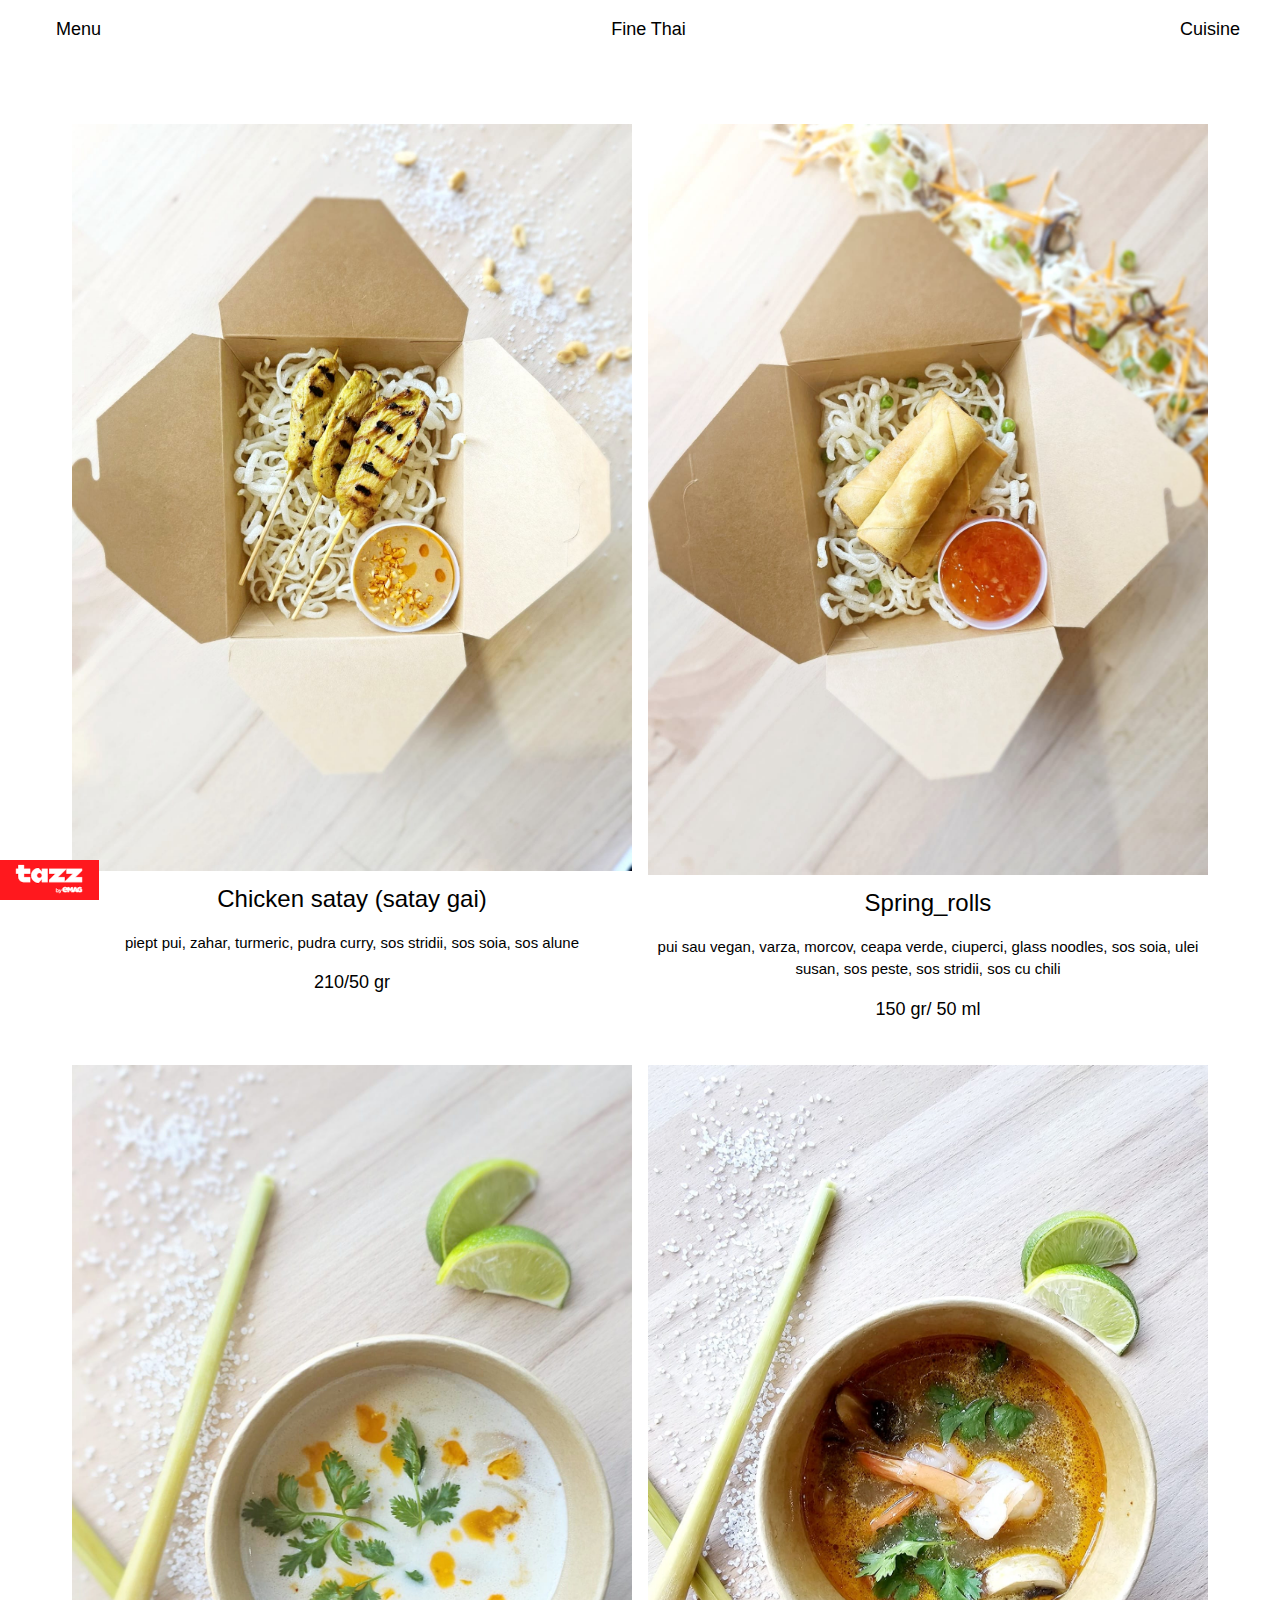
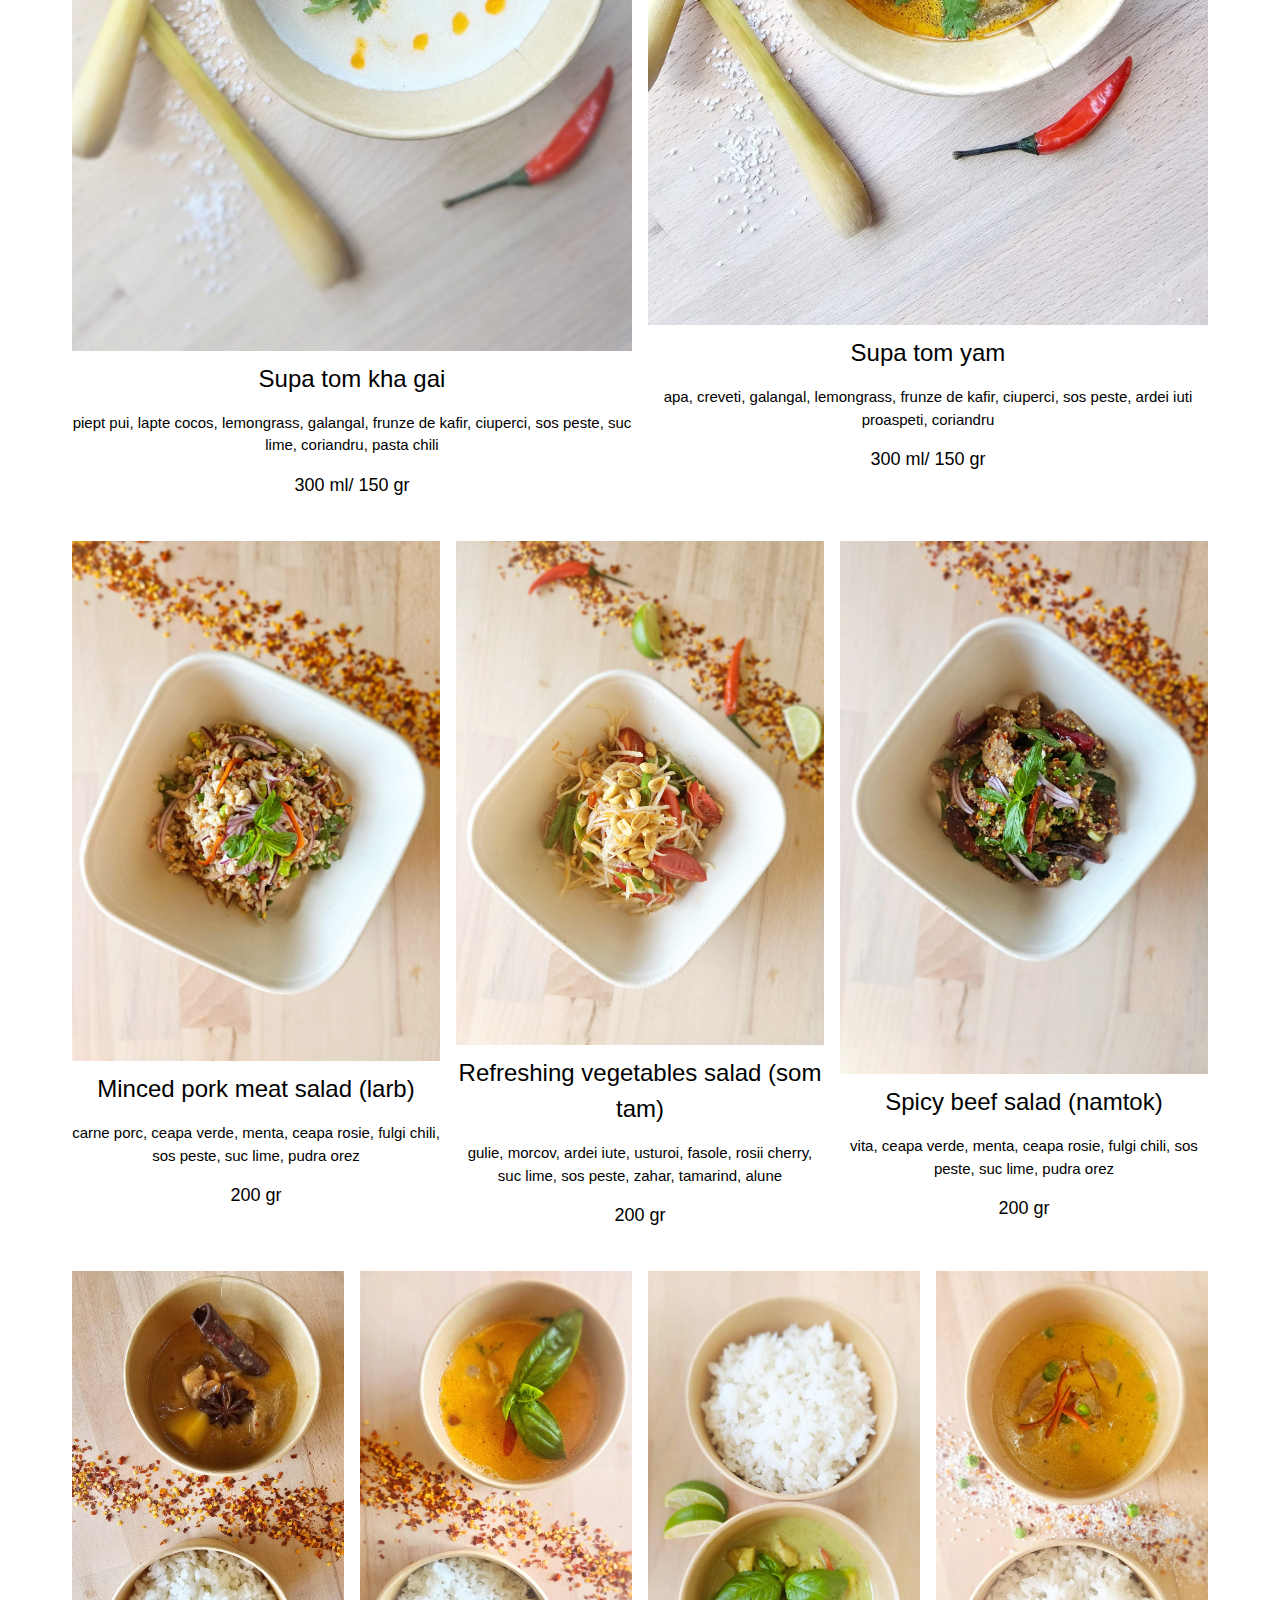
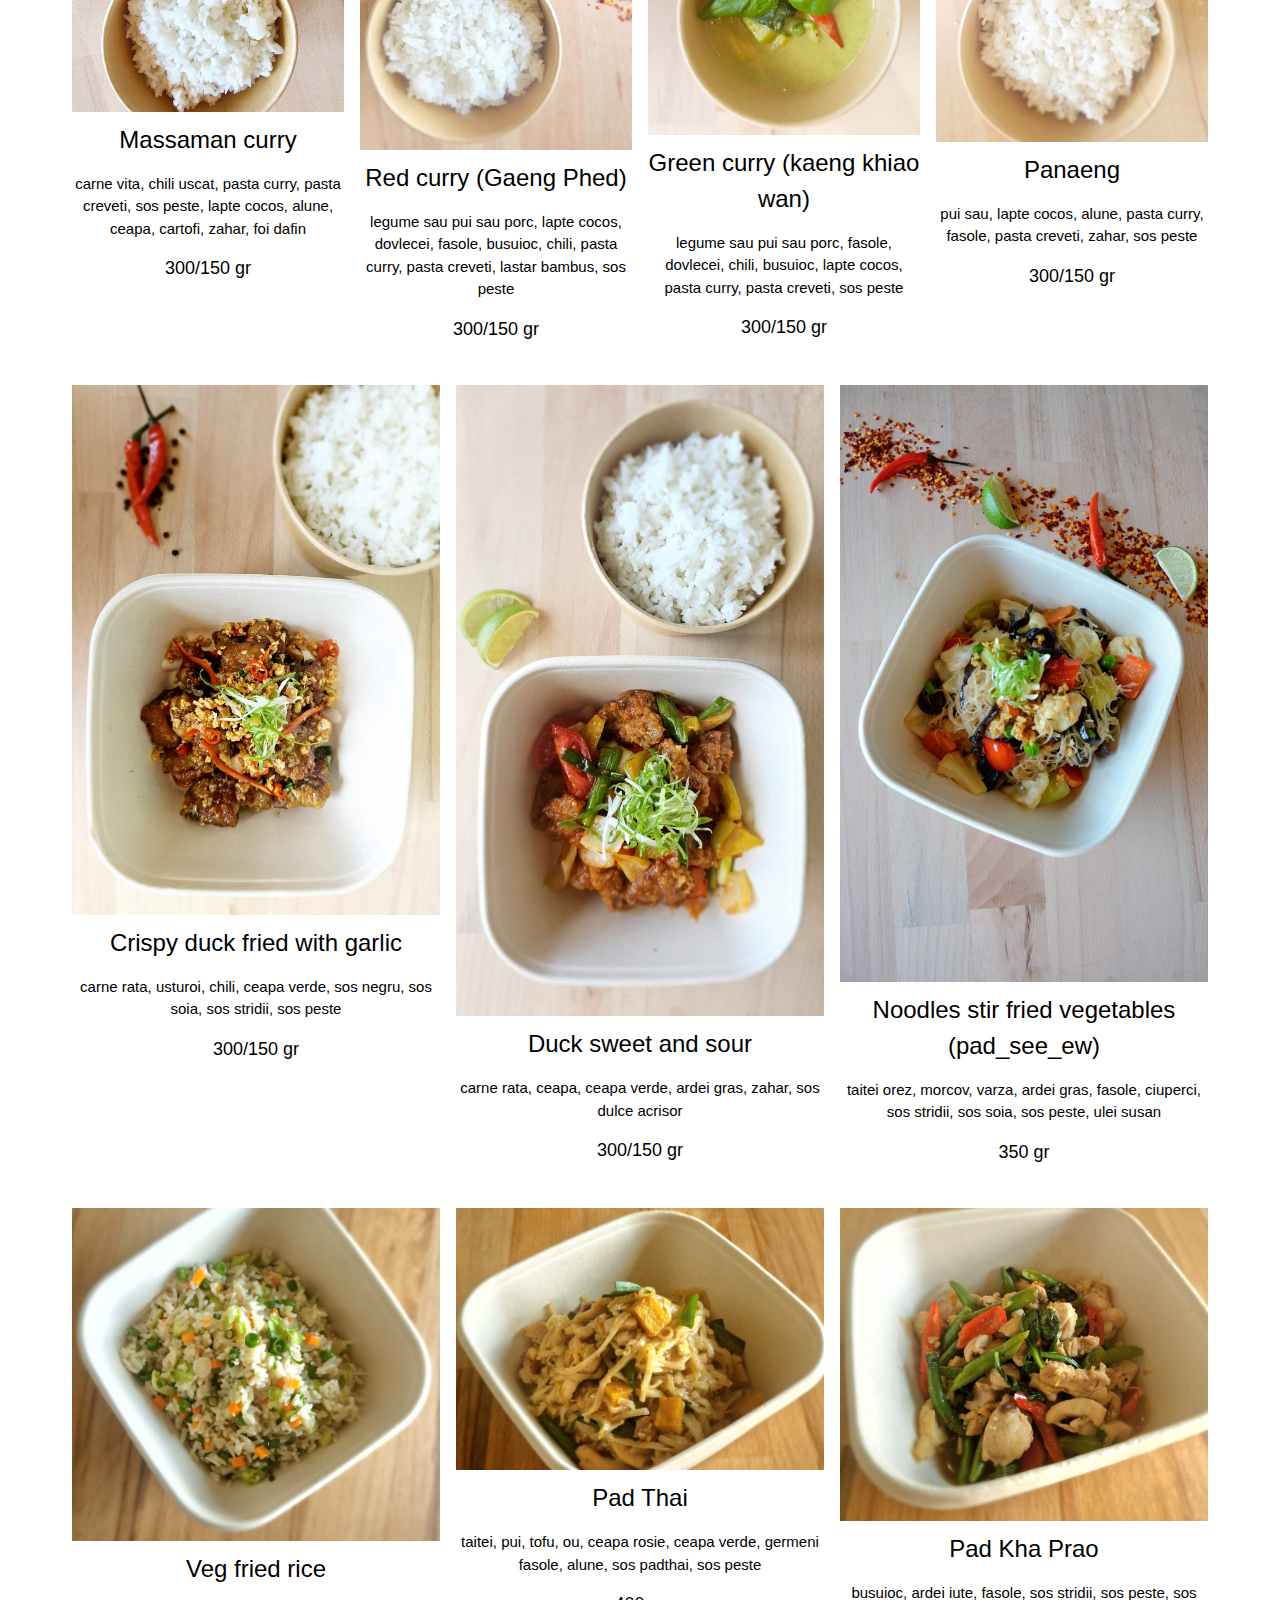
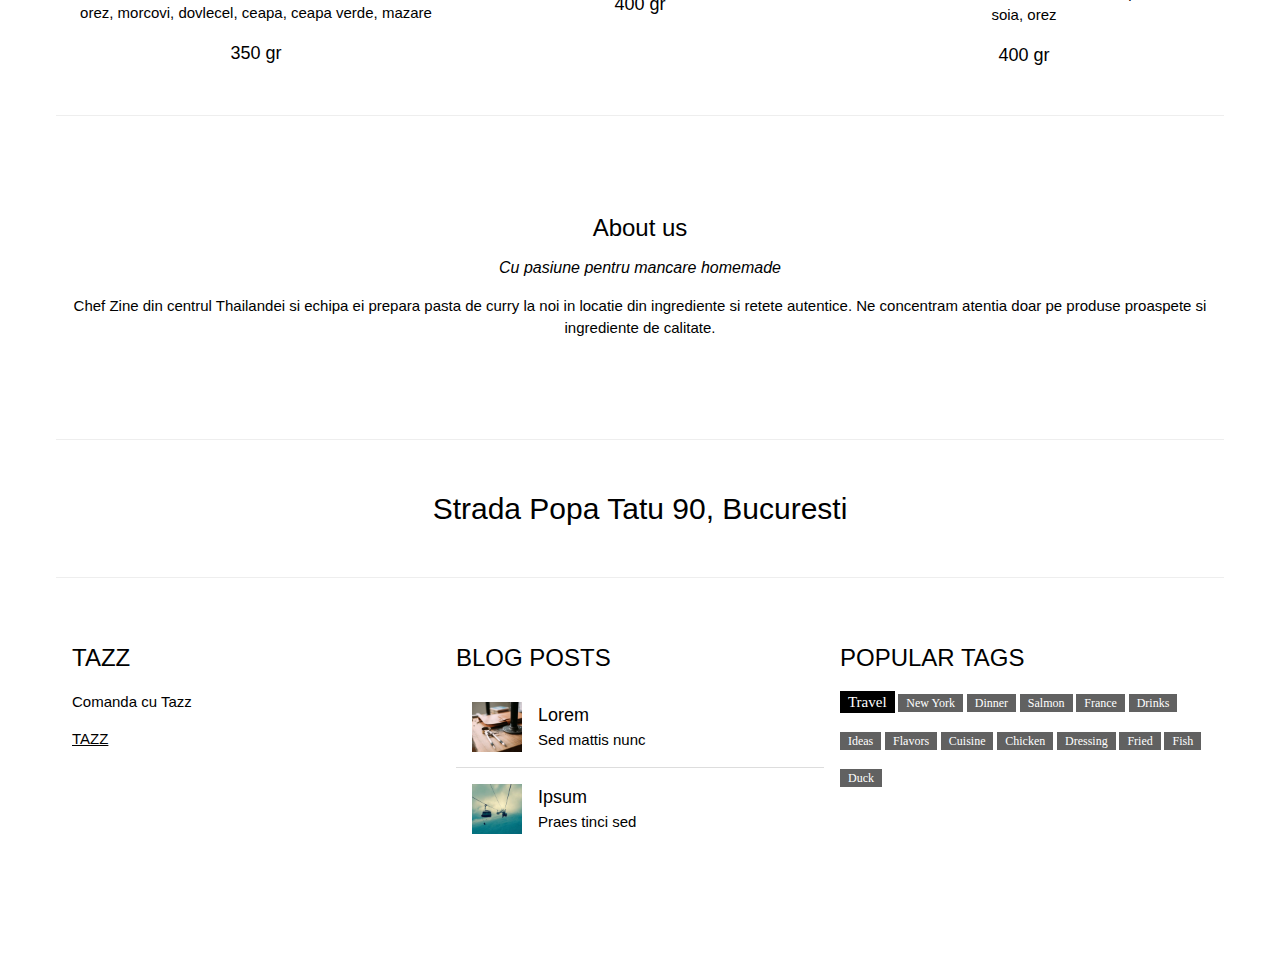
==== alergeni.html @ ef1eee31 "about us" ====
<!DOCTYPE html>
<html><head><meta http-equiv="Content-Type" content="text/html; charset=UTF-8">
<title>Fine Thai</title>

<meta name="viewport" content="width=device-width, initial-scale=1">
<link rel="stylesheet" href="./files/w3.css">
<link rel="stylesheet" href="./files/css">
<style>
body,h1,h2,h3,h4,h5,h6 {font-family: "Karma", sans-serif}
.w3-bar-block .w3-bar-item {padding:20px}
</style>
</head>
<body>

<!-- Sidebar (hidden by default) -->
<nav class="w3-sidebar w3-bar-block w3-card w3-top w3-large w3-animate-left" style="display:none;z-index:2;width:40%;min-width:300px" id="mySidebar">
  <a href="javascript:void(0)" onclick="w3_close()" class="w3-bar-item w3-button">Close Menu</a>
  <a href="#starters" onclick="w3_close()" class="w3-bar-item w3-button">Starters</a>
  <a href="#soups" onclick="w3_close()" class="w3-bar-item w3-button">Soups</a>
  <a href="#salads" onclick="w3_close()" class="w3-bar-item w3-button">Salads</a>      
  <a href="#curries" onclick="w3_close()" class="w3-bar-item w3-button">Curries</a>      
  <a href="#main_courses" onclick="w3_close()" class="w3-bar-item w3-button">Main courses</a>      
  <a href="#about" onclick="w3_close()" class="w3-bar-item w3-button">About</a>
  <a href="#contact" onclick="w3_close()" class="w3-bar-item w3-button">Contact</a>  
</nav>

<!-- Top menu -->
<div class="w3-top">
  <div class="w3-white w3-large" style="max-width:1200px;margin:auto">
    <div class="w3-button w3-padding-16 w3-left" onclick="w3_open()">Menu</div>
    <div class="w3-right w3-padding-16">Cuisine</div>
    <div class="w3-center w3-padding-16">Fine Thai</div>
  </div>
</div>
  
<!-- !PAGE CONTENT! -->
<div class="w3-main w3-content w3-padding" style="max-width:1200px;margin-top:100px">

  <!-- First Photo Grid-->
  <div class="w3-row-padding w3-padding-16 w3-center" id="starters">
    <div class="w3-half">
      <img src="./files/chicken_sotoy.jpeg" alt="Sandwich" style="width:100%">
      <h3>Chicken satay (satay gai)</h3>
      <p>piept pui, zahar, turmeric, pudra curry, sos stridii, sos soia, sos alune</p>
      <h5>210/50 gr</h5>
    </div>
    <div class="w3-half">
      <img src="./files/spring_rolls.jpeg" alt="Sandwich" style="width:100%">
      <h3>Spring_rolls</h3>
      <p>pui sau vegan, varza, morcov, ceapa verde, ciuperci, glass noodles, sos soia, ulei susan, sos peste, sos stridii, sos cu chili</p>
      <h5>150 gr/ 50 ml</h5>       
    </div>   
  </div>
  <!-- second Photo Grid-->
  <div class="w3-row-padding w3-padding-16 w3-center" id="soups">

    <div class="w3-half">
      <img src="./files/supa_tom_kha_gai.jpeg" alt="Croissant" style="width:100%">
      <h3>Supa tom kha gai</h3>
      <p>piept pui, lapte cocos, lemongrass, galangal, frunze de kafir, ciuperci, sos peste, suc lime, coriandru, pasta chili</p>
      <h5>300 ml/ 150 gr</h5>         
    </div>

    <div class="w3-half">
      <img src="./files/supa_tom_yam.jpeg" alt="Popsicle" style="width:100%">
      <h3>Supa tom yam</h3>
      <p>apa, creveti, galangal, lemongrass, frunze de kafir, ciuperci, sos peste, ardei iuti proaspeti, coriandru</p>
      <h5>300 ml/ 150 gr</h5>         
    </div>    
  </div>

  <!-- salate-->
  <div class="w3-row-padding w3-padding-16 w3-center" id="salads">

    <div class="w3-third">
      <img src="./files/larb_minced_pork_meat_salad.jpeg" alt="Popsicle" style="width:100%">
      <h3>Minced pork meat salad (larb)</h3>
      <p>carne porc, ceapa verde, menta, ceapa rosie, fulgi chili, sos peste, suc lime, pudra orez</p>
      <h5>200 gr</h5>       
    </div>

    <div class="w3-third">
      <img src="./files/refreshing_vegetables_salad.jpeg" alt="Popsicle" style="width:100%">
      <h3>Refreshing vegetables salad (som tam)</h3>
      <p>gulie, morcov, ardei iute, usturoi, fasole, rosii cherry, suc lime, sos peste, zahar, tamarind, alune</p>
      <h5>200 gr</h5>          
    </div>  

  <div class="w3-third">
    <img src="./files/spicy_beef_salad_namtok.jpeg" alt="Salmon" style="width:100%">
    <h3>Spicy beef salad (namtok)</h3>
    <p>vita, ceapa verde, menta, ceapa rosie, fulgi chili, sos peste, suc lime, pudra orez</p>
    <h5>200 gr</h5>         
  </div>

</div>


    <div class="w3-row-padding w3-padding-16 w3-center" id="curries">

      <div class="w3-quarter">
        <img src="./files/massaman_curry.jpeg" alt="Salmon" style="width:100%">
        <h3>Massaman curry</h3>
        <p>carne vita, chili uscat, pasta curry, pasta creveti, sos peste, lapte cocos, alune, ceapa, cartofi, zahar, foi dafin</p>
        <h5>300/150 gr</h5>    
      </div>

      <div class="w3-quarter">
        <img src="./files/red_curry.jpeg" alt="Croissant" style="width:100%">
        <h3>Red curry (Gaeng Phed)</h3>
        <p>legume sau pui sau porc, lapte cocos, dovlecei, fasole, busuioc, chili, pasta curry, pasta creveti, lastar bambus, sos peste</p>
        <h5>300/150 gr</h5>        
      </div>


    <div class="w3-quarter">
      <img src="./files/green_curry.jpeg" alt="Pasta and Wine" style="width:100%">
      <h3>Green curry (kaeng khiao wan)</h3>
      <p>legume sau pui sau porc, fasole, dovlecei, chili, busuioc, lapte cocos, pasta curry, pasta creveti, sos peste</p>
      <h5>300/150 gr</h5>      
    </div>

    <div class="w3-quarter">
      <img src="./files/w_panaeng.jpeg" alt="Salmon" style="width:100%">
      <h3>Panaeng</h3>
      <p>pui sau, lapte cocos, alune, pasta curry, fasole, pasta creveti, zahar, sos peste</p>
      <h5>300/150 gr</h5>           
    </div>

  </div>

  <!-- third Photo Grid-->
  <div class="w3-row-padding w3-padding-16 w3-center" id="main_courses">
    <div class="w3-third">
      <img src="./files/crispy_duck_fried_garlic.jpeg" alt="Steak" style="width:100%">
      <h3>Crispy duck fried with garlic</h3>
      <p>carne rata, usturoi, chili, ceapa verde, sos negru, sos soia, sos stridii, sos peste</p>
      <h5>300/150 gr</h5>
    </div>
    <div class="w3-third">
      <img src="./files/duck_sweet_and_sour.jpeg" alt="Cherries" style="width:100%">
      <h3>Duck sweet and sour</h3>
      <p>carne rata, ceapa, ceapa verde, ardei gras, zahar, sos dulce acrisor</p>
      <h5>300/150 gr</h5>      
    </div>

    <div class="w3-third">
      <img src="./files/noodles_stir_fried_vegetables_pad_see_ew.jpeg" alt="Sandwich" style="width:100%">
      <h3>Noodles stir fried vegetables (pad_see_ew)</h3>
      <p>taitei orez, morcov, varza, ardei gras, fasole, ciuperci, sos stridii, sos soia, sos peste, ulei susan</p>
      <h5>350 gr</h5>        
    </div>
  </div>

  <div class="w3-row-padding w3-padding-16 w3-center" id="main_courses2">
    <div class="w3-third">
      <img src="./files/veg_fried_rice.jpeg" alt="Steak" style="width:100%">
      <h3>Veg fried rice</h3>
      <p>orez, morcovi, dovlecel, ceapa, ceapa verde, mazare</p>
      <h5>350 gr</h5>
    </div>
    <div class="w3-third">
      <img src="./files/pad_thai.jpeg" alt="Cherries" style="width:100%">
      <h3>Pad Thai</h3>
      <p>taitei, pui, tofu, ou, ceapa rosie, ceapa verde, germeni fasole, alune, sos padthai, sos peste</p>
      <h5>400 gr</h5>      
    </div>
    <div class="w3-third">
      <img src="./files/pad_kha_prao.jpeg" alt="Sandwich" style="width:100%">
      <h3>Pad Kha Prao</h3>
      <p>busuioc, ardei iute, fasole, sos stridii, sos peste, sos soia, orez</p>
      <h5>400 gr</h5>        
    </div>
  </div>

  <!-- Pagination 
  <div class="w3-center w3-padding-32">
    <div class="w3-bar">
      <a href="https://www.w3schools.com/w3css/tryw3css_templates_food_blog.htm#" class="w3-bar-item w3-button w3-hover-black">«</a>
      <a href="https://www.w3schools.com/w3css/tryw3css_templates_food_blog.htm#" class="w3-bar-item w3-black w3-button">1</a>
      <a href="https://www.w3schools.com/w3css/tryw3css_templates_food_blog.htm#" class="w3-bar-item w3-button w3-hover-black">2</a>
      <a href="https://www.w3schools.com/w3css/tryw3css_templates_food_blog.htm#" class="w3-bar-item w3-button w3-hover-black">3</a>
      <a href="https://www.w3schools.com/w3css/tryw3css_templates_food_blog.htm#" class="w3-bar-item w3-button w3-hover-black">4</a>
      <a href="https://www.w3schools.com/w3css/tryw3css_templates_food_blog.htm#" class="w3-bar-item w3-button w3-hover-black">»</a>
    </div>
  </div>-->
  
  <hr id="about">

  <!-- About Section -->
  <div class="w3-container w3-padding-32 w3-center">  
    <!--<img src="./files/chef.jpg" alt="Me" class="w3-image" style="display:block;margin:auto" width="800" height="533">-->
    <div class="w3-padding-32">
      <!--<h4><b></b></h4>-->
      <h3>About us</h3>
      <h6><i>Cu pasiune pentru mancare homemade</i></h6>
      <p>Chef Zine din centrul Thailandei si echipa ei prepara pasta de curry la noi in locatie din ingrediente si retete autentice. Ne concentram atentia doar pe produse proaspete si ingrediente de calitate.</p>
    </div>
  </div>

  <hr>
  <div class="w3-center w3-padding-16"><h2>Strada Popa Tatu 90, Bucuresti</h2></div>    
  <hr id="contact">
  <!-- Footer -->
  <footer class="w3-row-padding w3-padding-32">
    <div class="w3-third">
      <h3>TAZZ</h3>
      <p>Comanda cu Tazz</p>
      <p><a href="https://tazz.ro/bucuresti/fine-thai/23077/restaurant" target="_blank">TAZZ</a></p>
    </div>
  
    <div class="w3-third">
      <h3>BLOG POSTS</h3>
      <ul class="w3-ul w3-hoverable">
        <li class="w3-padding-16">
          <img src="./files/workshop.jpg" class="w3-left w3-margin-right" style="width:50px">
          <span class="w3-large">Lorem</span><br>
          <span>Sed mattis nunc</span>
        </li>
        <li class="w3-padding-16">
          <img src="./files/gondol.jpg" class="w3-left w3-margin-right" style="width:50px">
          <span class="w3-large">Ipsum</span><br>
          <span>Praes tinci sed</span>
        </li> 
      </ul>
    </div>

    <div class="w3-third w3-serif">
      <h3>POPULAR TAGS</h3>
      <p>
        <span class="w3-tag w3-black w3-margin-bottom">Travel</span> <span class="w3-tag w3-dark-grey w3-small w3-margin-bottom">New York</span> <span class="w3-tag w3-dark-grey w3-small w3-margin-bottom">Dinner</span>
        <span class="w3-tag w3-dark-grey w3-small w3-margin-bottom">Salmon</span> <span class="w3-tag w3-dark-grey w3-small w3-margin-bottom">France</span> <span class="w3-tag w3-dark-grey w3-small w3-margin-bottom">Drinks</span>
        <span class="w3-tag w3-dark-grey w3-small w3-margin-bottom">Ideas</span> <span class="w3-tag w3-dark-grey w3-small w3-margin-bottom">Flavors</span> <span class="w3-tag w3-dark-grey w3-small w3-margin-bottom">Cuisine</span>
        <span class="w3-tag w3-dark-grey w3-small w3-margin-bottom">Chicken</span> <span class="w3-tag w3-dark-grey w3-small w3-margin-bottom">Dressing</span> <span class="w3-tag w3-dark-grey w3-small w3-margin-bottom">Fried</span>
        <span class="w3-tag w3-dark-grey w3-small w3-margin-bottom">Fish</span> <span class="w3-tag w3-dark-grey w3-small w3-margin-bottom">Duck</span>
      </p>
    </div>
  </footer>

<!-- End page content -->
</div>

<script>
// Script to open and close sidebar
function w3_open() {
  document.getElementById("mySidebar").style.display = "block";
}
 
function w3_close() {
  document.getElementById("mySidebar").style.display = "none";
}
</script>

    <div id="sticky">
  <!--    <h3>TAZZ</h3>
      <p>Comanda cu Tazz</p>-->
      <p><a href="https://tazz.ro/bucuresti/fine-thai/23077/restaurant" target="_blank"><img src="./files/tazz.png"></a></p>
    </div>

</body></html>
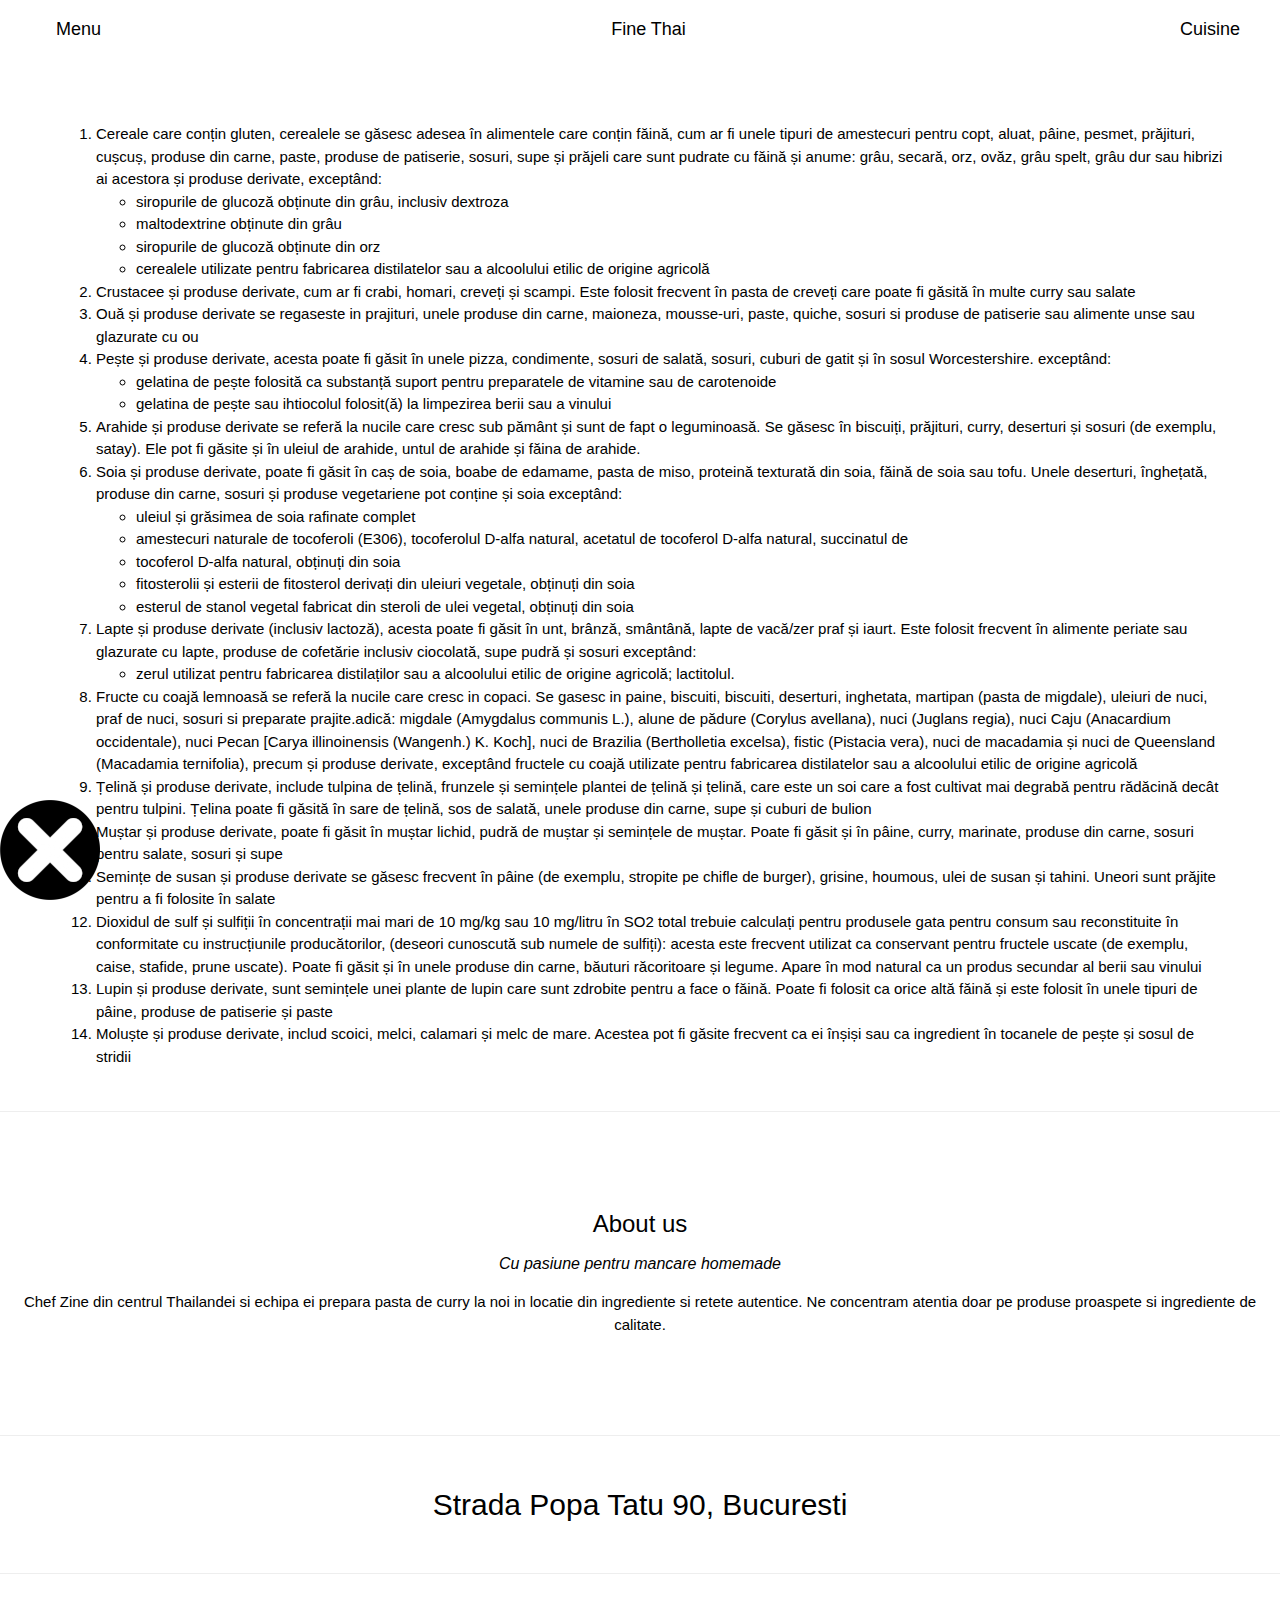
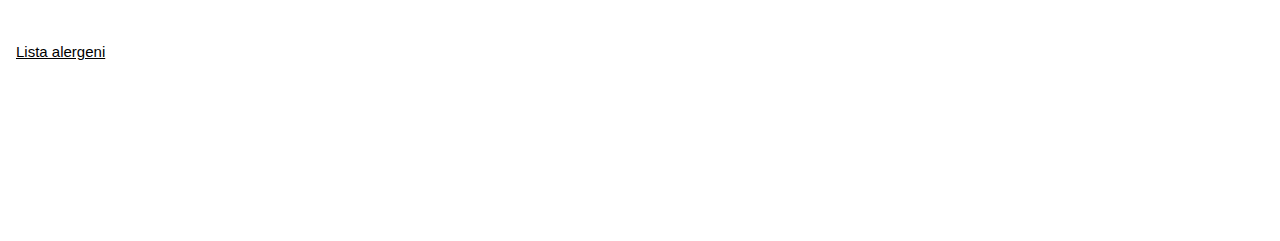
==== commit 505dc525: "alergeni" ====
--- a/alergeni.html
+++ b/alergeni.html
@@ -35,142 +35,57 @@
   
 <!-- !PAGE CONTENT! -->
 <div class="w3-main w3-content w3-padding" style="max-width:1200px;margin-top:100px">
+  <ol type="1">
+    <li> Cereale care conțin gluten, cerealele se găsesc adesea în alimentele care conțin făină, cum ar fi unele tipuri de amestecuri pentru copt, aluat, pâine, pesmet, prăjituri, cușcuș, produse din carne, paste, produse de patiserie, sosuri, supe și prăjeli care sunt pudrate cu făină și anume: grâu, secară, orz, ovăz, grâu spelt, grâu dur sau hibrizi ai acestora și produse derivate, exceptând:
+      <ul>
+        <li>siropurile de glucoză obținute din grâu, inclusiv dextroza </li>
+        <li>maltodextrine obținute din grâu</li>
+        <li>siropurile de glucoză obținute din orz</li>
+        <li>cerealele utilizate pentru fabricarea distilatelor sau a alcoolului etilic de origine agricolă</li>
+      </ul>
+    </li> 
 
-  <!-- First Photo Grid-->
-  <div class="w3-row-padding w3-padding-16 w3-center" id="starters">
-    <div class="w3-half">
-      <img src="./files/chicken_sotoy.jpeg" alt="Sandwich" style="width:100%">
-      <h3>Chicken satay (satay gai)</h3>
-      <p>piept pui, zahar, turmeric, pudra curry, sos stridii, sos soia, sos alune</p>
-      <h5>210/50 gr</h5>
-    </div>
-    <div class="w3-half">
-      <img src="./files/spring_rolls.jpeg" alt="Sandwich" style="width:100%">
-      <h3>Spring_rolls</h3>
-      <p>pui sau vegan, varza, morcov, ceapa verde, ciuperci, glass noodles, sos soia, ulei susan, sos peste, sos stridii, sos cu chili</p>
-      <h5>150 gr/ 50 ml</h5>       
-    </div>   
-  </div>
-  <!-- second Photo Grid-->
-  <div class="w3-row-padding w3-padding-16 w3-center" id="soups">
+    <li>Crustacee și produse derivate, cum ar fi crabi, homari, creveți și scampi. Este folosit frecvent în pasta de creveți care poate fi găsită în multe curry sau salate</li>
+  
+    <li>Ouă și produse derivate se regaseste in prajituri, unele produse din carne, maioneza, mousse-uri, paste, quiche, sosuri si produse de patiserie sau alimente unse sau glazurate cu ou</li>
+  
+    <li>Pește și produse derivate, acesta poate fi găsit în unele pizza, condimente, sosuri de salată, sosuri, cuburi de gatit și în sosul Worcestershire. exceptând:
+      <ul>
+        <li>gelatina de pește folosită ca substanță suport pentru preparatele de vitamine sau de carotenoide</li>
+        <li>gelatina de pește sau ihtiocolul folosit(ă) la limpezirea berii sau a vinului</li>
+      </ul>
+    </li>
+    
+    <li> Arahide și produse derivate se referă la nucile care cresc sub pământ și sunt de fapt o leguminoasă. Se găsesc în biscuiți, prăjituri, curry, deserturi și sosuri (de exemplu, satay). Ele pot fi găsite și în uleiul de arahide, untul de arahide și făina de arahide.</li>
+  
+    <li>Soia și produse derivate, poate fi găsit în caș de soia, boabe de edamame, pasta de miso, proteină texturată din soia, făină de soia sau tofu. Unele deserturi, înghețată, produse din carne, sosuri și produse vegetariene pot conține și soia exceptând:
+      <ul>
+        <li>uleiul și grăsimea de soia rafinate complet</li>
+        <li>amestecuri naturale de tocoferoli (E306), tocoferolul D-alfa natural, acetatul de tocoferol D-alfa natural, succinatul de <li>tocoferol D-alfa natural, obținuți din soia</li>
+        <li>fitosterolii și esterii de fitosterol derivați din uleiuri vegetale, obținuți din soia</li>
+        <li>esterul de stanol vegetal fabricat din steroli de ulei vegetal, obținuți din soia</li>
+      </ul>
+    </li>
+    <li>Lapte și produse derivate (inclusiv lactoză), acesta poate fi găsit în unt, brânză, smântână, lapte de vacă/zer praf și iaurt. Este folosit frecvent în alimente periate sau glazurate cu lapte, produse de cofetărie inclusiv ciocolată, supe pudră și sosuri exceptând:
+      <ul>
+        <li>zerul utilizat pentru fabricarea distilaților sau a alcoolului etilic de origine agricolă;
+  lactitolul.</li>
+      </ul>
+    </li>
+    <li>Fructe cu coajă lemnoasă se referă la nucile care cresc in copaci. Se gasesc in paine, biscuiti, biscuiti, deserturi, inghetata, martipan (pasta de migdale), uleiuri de nuci, praf de nuci, sosuri si preparate prajite.adică: migdale (Amygdalus communis L.), alune de pădure (Corylus avellana), nuci (Juglans regia), nuci Caju (Anacardium occidentale), nuci Pecan [Carya illinoinensis (Wangenh.) K. Koch], nuci de Brazilia (Bertholletia excelsa), fistic (Pistacia vera), nuci de macadamia și nuci de Queensland (Macadamia ternifolia), precum și produse derivate, exceptând fructele cu coajă utilizate pentru fabricarea distilatelor sau a alcoolului etilic de origine agricolă</li>
+  
+    <li>Țelină și produse derivate, include tulpina de țelină, frunzele și semințele plantei de țelină și țelină, care este un soi care a fost cultivat mai degrabă pentru rădăcină decât pentru tulpini. Țelina poate fi găsită în sare de țelină, sos de salată, unele produse din carne, supe și cuburi de bulion</li>
+  
+    <li>Muștar și produse derivate, poate fi găsit în muștar lichid, pudră de muștar și semințele de muștar. Poate fi găsit și în pâine, curry, marinate, produse din carne, sosuri pentru salate, sosuri și supe</li>
+  
+    <li>Semințe de susan și produse derivate se găsesc frecvent în pâine (de exemplu, stropite pe chifle de burger), grisine, houmous, ulei de susan și tahini. Uneori sunt prăjite pentru a fi folosite în salate</li>
+  
+    <li>Dioxidul de sulf și sulfiții în concentrații mai mari de 10 mg/kg sau 10 mg/litru în SO2 total trebuie calculați pentru produsele gata pentru consum sau reconstituite în conformitate cu instrucțiunile producătorilor, (deseori cunoscută sub numele de sulfiți): acesta este frecvent utilizat ca conservant pentru fructele uscate (de exemplu, caise, stafide, prune uscate). Poate fi găsit și în unele produse din carne, băuturi răcoritoare și legume. Apare în mod natural ca un produs secundar al berii sau vinului</li>
+  
+    <li>Lupin și produse derivate, sunt semințele unei plante de lupin care sunt zdrobite pentru a face o făină. Poate fi folosit ca orice altă făină și este folosit în unele tipuri de pâine, produse de patiserie și paste</li>
+  
+   <li>Moluște și produse derivate, includ scoici, melci, calamari și melc de mare. Acestea pot fi găsite frecvent ca ei înșiși sau ca ingredient în tocanele de pește și sosul de stridii</li>
 
-    <div class="w3-half">
-      <img src="./files/supa_tom_kha_gai.jpeg" alt="Croissant" style="width:100%">
-      <h3>Supa tom kha gai</h3>
-      <p>piept pui, lapte cocos, lemongrass, galangal, frunze de kafir, ciuperci, sos peste, suc lime, coriandru, pasta chili</p>
-      <h5>300 ml/ 150 gr</h5>         
-    </div>
-
-    <div class="w3-half">
-      <img src="./files/supa_tom_yam.jpeg" alt="Popsicle" style="width:100%">
-      <h3>Supa tom yam</h3>
-      <p>apa, creveti, galangal, lemongrass, frunze de kafir, ciuperci, sos peste, ardei iuti proaspeti, coriandru</p>
-      <h5>300 ml/ 150 gr</h5>         
-    </div>    
-  </div>
-
-  <!-- salate-->
-  <div class="w3-row-padding w3-padding-16 w3-center" id="salads">
-
-    <div class="w3-third">
-      <img src="./files/larb_minced_pork_meat_salad.jpeg" alt="Popsicle" style="width:100%">
-      <h3>Minced pork meat salad (larb)</h3>
-      <p>carne porc, ceapa verde, menta, ceapa rosie, fulgi chili, sos peste, suc lime, pudra orez</p>
-      <h5>200 gr</h5>       
-    </div>
-
-    <div class="w3-third">
-      <img src="./files/refreshing_vegetables_salad.jpeg" alt="Popsicle" style="width:100%">
-      <h3>Refreshing vegetables salad (som tam)</h3>
-      <p>gulie, morcov, ardei iute, usturoi, fasole, rosii cherry, suc lime, sos peste, zahar, tamarind, alune</p>
-      <h5>200 gr</h5>          
-    </div>  
-
-  <div class="w3-third">
-    <img src="./files/spicy_beef_salad_namtok.jpeg" alt="Salmon" style="width:100%">
-    <h3>Spicy beef salad (namtok)</h3>
-    <p>vita, ceapa verde, menta, ceapa rosie, fulgi chili, sos peste, suc lime, pudra orez</p>
-    <h5>200 gr</h5>         
-  </div>
-
-</div>
-
-
-    <div class="w3-row-padding w3-padding-16 w3-center" id="curries">
-
-      <div class="w3-quarter">
-        <img src="./files/massaman_curry.jpeg" alt="Salmon" style="width:100%">
-        <h3>Massaman curry</h3>
-        <p>carne vita, chili uscat, pasta curry, pasta creveti, sos peste, lapte cocos, alune, ceapa, cartofi, zahar, foi dafin</p>
-        <h5>300/150 gr</h5>    
-      </div>
-
-      <div class="w3-quarter">
-        <img src="./files/red_curry.jpeg" alt="Croissant" style="width:100%">
-        <h3>Red curry (Gaeng Phed)</h3>
-        <p>legume sau pui sau porc, lapte cocos, dovlecei, fasole, busuioc, chili, pasta curry, pasta creveti, lastar bambus, sos peste</p>
-        <h5>300/150 gr</h5>        
-      </div>
-
-
-    <div class="w3-quarter">
-      <img src="./files/green_curry.jpeg" alt="Pasta and Wine" style="width:100%">
-      <h3>Green curry (kaeng khiao wan)</h3>
-      <p>legume sau pui sau porc, fasole, dovlecei, chili, busuioc, lapte cocos, pasta curry, pasta creveti, sos peste</p>
-      <h5>300/150 gr</h5>      
-    </div>
-
-    <div class="w3-quarter">
-      <img src="./files/w_panaeng.jpeg" alt="Salmon" style="width:100%">
-      <h3>Panaeng</h3>
-      <p>pui sau, lapte cocos, alune, pasta curry, fasole, pasta creveti, zahar, sos peste</p>
-      <h5>300/150 gr</h5>           
-    </div>
-
-  </div>
-
-  <!-- third Photo Grid-->
-  <div class="w3-row-padding w3-padding-16 w3-center" id="main_courses">
-    <div class="w3-third">
-      <img src="./files/crispy_duck_fried_garlic.jpeg" alt="Steak" style="width:100%">
-      <h3>Crispy duck fried with garlic</h3>
-      <p>carne rata, usturoi, chili, ceapa verde, sos negru, sos soia, sos stridii, sos peste</p>
-      <h5>300/150 gr</h5>
-    </div>
-    <div class="w3-third">
-      <img src="./files/duck_sweet_and_sour.jpeg" alt="Cherries" style="width:100%">
-      <h3>Duck sweet and sour</h3>
-      <p>carne rata, ceapa, ceapa verde, ardei gras, zahar, sos dulce acrisor</p>
-      <h5>300/150 gr</h5>      
-    </div>
-
-    <div class="w3-third">
-      <img src="./files/noodles_stir_fried_vegetables_pad_see_ew.jpeg" alt="Sandwich" style="width:100%">
-      <h3>Noodles stir fried vegetables (pad_see_ew)</h3>
-      <p>taitei orez, morcov, varza, ardei gras, fasole, ciuperci, sos stridii, sos soia, sos peste, ulei susan</p>
-      <h5>350 gr</h5>        
-    </div>
-  </div>
-
-  <div class="w3-row-padding w3-padding-16 w3-center" id="main_courses2">
-    <div class="w3-third">
-      <img src="./files/veg_fried_rice.jpeg" alt="Steak" style="width:100%">
-      <h3>Veg fried rice</h3>
-      <p>orez, morcovi, dovlecel, ceapa, ceapa verde, mazare</p>
-      <h5>350 gr</h5>
-    </div>
-    <div class="w3-third">
-      <img src="./files/pad_thai.jpeg" alt="Cherries" style="width:100%">
-      <h3>Pad Thai</h3>
-      <p>taitei, pui, tofu, ou, ceapa rosie, ceapa verde, germeni fasole, alune, sos padthai, sos peste</p>
-      <h5>400 gr</h5>      
-    </div>
-    <div class="w3-third">
-      <img src="./files/pad_kha_prao.jpeg" alt="Sandwich" style="width:100%">
-      <h3>Pad Kha Prao</h3>
-      <p>busuioc, ardei iute, fasole, sos stridii, sos peste, sos soia, orez</p>
-      <h5>400 gr</h5>        
-    </div>
   </div>
 
   <!-- Pagination 
@@ -202,14 +117,13 @@
   <div class="w3-center w3-padding-16"><h2>Strada Popa Tatu 90, Bucuresti</h2></div>    
   <hr id="contact">
   <!-- Footer -->
+
   <footer class="w3-row-padding w3-padding-32">
     <div class="w3-third">
-      <h3>TAZZ</h3>
-      <p>Comanda cu Tazz</p>
-      <p><a href="https://tazz.ro/bucuresti/fine-thai/23077/restaurant" target="_blank">TAZZ</a></p>
+      <p><a target="_self" href="alergeni.html" target="_blank">Lista alergeni</a></p>
     </div>
   
-    <div class="w3-third">
+<!--    <div class="w3-third">
       <h3>BLOG POSTS</h3>
       <ul class="w3-ul w3-hoverable">
         <li class="w3-padding-16">
@@ -234,8 +148,10 @@
         <span class="w3-tag w3-dark-grey w3-small w3-margin-bottom">Chicken</span> <span class="w3-tag w3-dark-grey w3-small w3-margin-bottom">Dressing</span> <span class="w3-tag w3-dark-grey w3-small w3-margin-bottom">Fried</span>
         <span class="w3-tag w3-dark-grey w3-small w3-margin-bottom">Fish</span> <span class="w3-tag w3-dark-grey w3-small w3-margin-bottom">Duck</span>
       </p>
-    </div>
+    </div>-->
   </footer>
+
+
 
 <!-- End page content -->
 </div>
@@ -250,11 +166,7 @@
   document.getElementById("mySidebar").style.display = "none";
 }
 </script>
-
-    <div id="sticky">
-  <!--    <h3>TAZZ</h3>
-      <p>Comanda cu Tazz</p>-->
-      <p><a href="https://tazz.ro/bucuresti/fine-thai/23077/restaurant" target="_blank"><img src="./files/tazz.png"></a></p>
-    </div>
-
+  <div id="back_but">
+    <p><a href="index.html" target="_blank"><img src="./files/back.png"></a></p>
+  </div>
 </body></html>